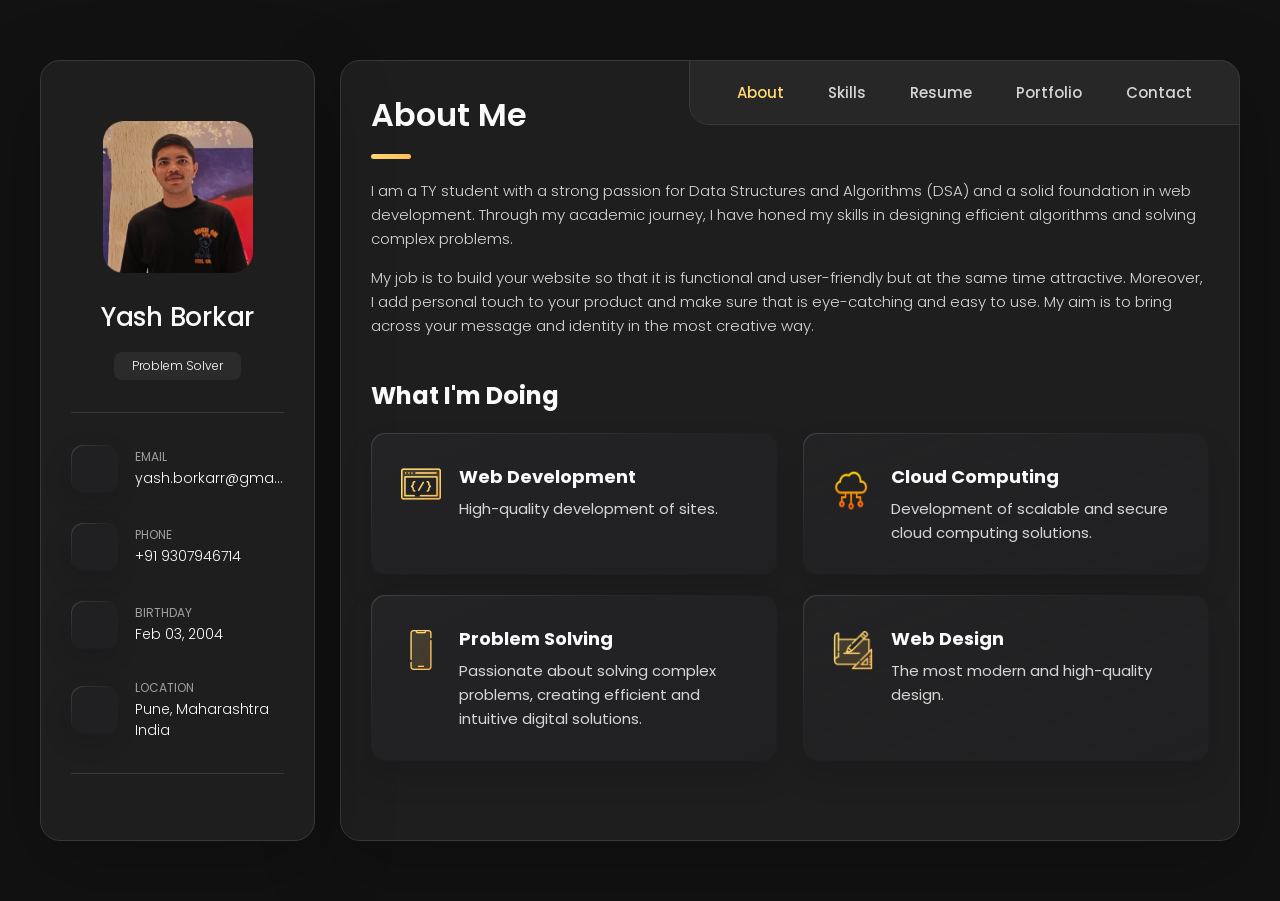
==== Portfolio-main/index.html @ f3980018 "updated portfolio" ====
<!DOCTYPE html>
<html lang="en">

<head>
  <meta charset="UTF-8">
  <meta http-equiv="X-UA-Compatible" content="IE=edge">
  <meta name="viewport" content="width=device-width, initial-scale=1.0">
  <title>Yash Borkar</title>

  <!--
    - favicon
  -->
  <link rel="shortcut icon" href="images/myiconn.png" type="image/x-icon">

  <!--
    - custom css link
  -->
  <link rel="stylesheet" href="style.css">

  <!--
    - google font link
  -->
  <link rel="preconnect" href="https://fonts.googleapis.com">
  <link rel="preconnect" href="https://fonts.gstatic.com" crossorigin>
  <link href="https://fonts.googleapis.com/css2?family=Poppins:wght@300;400;500;600&display=swap" rel="stylesheet">
</head>

<body>

  <!--
    - #MAIN
  -->

  <main>

    <!--
      - #SIDEBAR
    -->

    <aside class="sidebar" data-sidebar>

      <div class="sidebar-info">

        <figure class="avatar-box">
          <img src="images/Profile.png" alt="Yash Borkar" width="100" class="ava">
        </figure>

        <div class="info-content">
          <h1 class="name" title="Richard hanrick">Yash Borkar</h1>

          <p class="title">Problem Solver</p>
        </div>

        <button class="info_more-btn" data-sidebar-btn>
          <span>Show Contacts</span>

          <ion-icon name="chevron-down"></ion-icon>
        </button>

      </div>

      <div class="sidebar-info_more">

        <div class="separator"></div>

        <ul class="contacts-list">

          <li class="contact-item">

            <div class="icon-box">
              <ion-icon name="mail-outline"></ion-icon>
            </div>

            <div class="contact-info">
              <p class="contact-title">Email</p>

              <a href="mailto:yash.borkarr@gmail.com" target="_blank" class="contact-link">yash.borkarr@gmail.com</a>
            </div>

          </li>

          <li class="contact-item">

            <div class="icon-box">
              <ion-icon name="phone-portrait-outline"></ion-icon>
            </div>

            <div class="contact-info">
              <p class="contact-title">Phone</p>

              <a href="tel:+919307946714" class="contact-link">+91 9307946714</a>
            </div>

          </li>

          <li class="contact-item">

            <div class="icon-box">
              <ion-icon name="calendar-outline"></ion-icon>
            </div>

            <div class="contact-info">
              <p class="contact-title">Birthday</p>

              <time datetime="1982-06-23">Feb 03, 2004</time>
            </div>

          </li>

          <li class="contact-item">

            <div class="icon-box">
              <ion-icon name="location-outline"></ion-icon>
            </div>

            <div class="contact-info">
              <p class="contact-title">Location</p>

              
              <a href="https://www.google.com/maps/search/?api=1&query=Pune%2C%20Maharashtra%2C%20India" target="_blank" class="contact-link">Pune, Maharashtra<br>India</a>
            </div>

          </li>

        </ul>

        <div class="separator"></div>

        <div class="social-container">
          <ul class="social-list">
            <li class="social-item">
              <a href="https://www.linkedin.com/in/yashborkar/" target="_blank" class="social-link">
                <ion-icon name="logo-linkedin"></ion-icon>
              </a>
            </li>
        
            <li class="social-item">
              <a href="https://github.com/yash-borkar" target="_blank" class="social-link">
                <ion-icon name="logo-github"></ion-icon>
              </a>
            </li>
        
            <li class="social-item">
              <a href="https://www.instagram.com/y4shh.b/" target="_blank" class="social-link">
                <ion-icon name="logo-instagram"></ion-icon>
              </a>
            </li>
          </ul>
        </div>
        

      </div>

    </aside>





    <!--
      - #main-content
    -->

    <div class="main-content">

      <!--
        - #NAVBAR
      -->

      <nav class="navbar">

        <ul class="navbar-list">

          <li class="navbar-item">
            <button class="navbar-link  active" data-nav-link>About</button>
          </li>

          <li class="navbar-item">
            <button class="navbar-link" data-nav-link>Skills</button>
          </li>


          <li class="navbar-item">
            <button class="navbar-link" data-nav-link>Resume</button>
          </li>

          <li class="navbar-item">
            <button class="navbar-link" data-nav-link>Portfolio</button>
          </li>

          <li class="navbar-item">
            <button class="navbar-link" data-nav-link>Contact</button>
          </li>

        </ul>

      </nav>





      <!--
        - #ABOUT
      -->

      <article class="about  active" data-page="about">

        <header>
          <h2 class="h2 article-title">About me</h2>
        </header>

        <section class="about-text">
          <p>
            I am a TY student with a strong passion for Data Structures and Algorithms (DSA) and a solid foundation in web development. Through my academic journey, I have honed my skills in designing efficient algorithms and solving complex problems.
          </p>

          <p>
            My job is to build your website so that it is functional and user-friendly but at the same time attractive.
            Moreover, I
            add personal touch to your product and make sure that is eye-catching and easy to use. My aim is to bring
            across your
            message and identity in the most creative way.
          </p>
        </section>


        <!--
          - service
        -->

        <section class="service">

          <h3 class="h3 service-title">What i'm doing</h3>

          <ul class="service-list">

            <li class="service-item">

              <div class="service-icon-box">
                <img src="images/icon-dev.png" alt="Web development icon" width="40">
              </div>

              <div class="service-content-box">
                <h4 class="h4 service-item-title">Web development</h4>

                <p class="service-item-text">
                  High-quality development of sites.
                </p>
              </div>

            </li>

            <li class="service-item">

              <div class="service-icon-box">
                <img src="images/icon-cloud.png" alt="Cloud Computing icon" width="40" height="45">
              </div>

              <div class="service-content-box">
                <h4 class="h4 service-item-title">Cloud Computing</h4>

                <p class="service-item-text">
                  Development of scalable and secure cloud computing solutions.
                </p>
              </div>

            </li>


            <li class="service-item">

              <div class="service-icon-box">
                <img src="images/icon-app.png" alt="mobile app icon" width="40">
              </div>

              <div class="service-content-box">
                <h4 class="h4 service-item-title">Problem Solving</h4>

                <p class="service-item-text">
                  Passionate about solving complex problems, creating efficient and intuitive digital solutions.
                </p>
              </div>

            </li>


            <li class="service-item">

              <div class="service-icon-box">
                <img src="images/icon-design.png" alt="design icon" width="40">
              </div>

              <div class="service-content-box">
                <h4 class="h4 service-item-title">Web design</h4>

                <p class="service-item-text">
                  The most modern and high-quality design.
                </p>
              </div>

            </li>

          </ul>

        </section>
        
        <!--
          - testimonials modal
        -->

        <div class="modal-container" data-modal-container>

          <div class="overlay" data-overlay></div>

          <section class="testimonials-modal">

            <button class="modal-close-btn" data-modal-close-btn>
              <ion-icon name="close-outline"></ion-icon>
            </button>

          </section>

        </div>

     
      </article>




     <!--
        - #SKILLS
      -->

   <article class="skillls" data-page="skills">
    <header>
      <h2 class="h2 article-title">Skills</h2>
    </header>
    <section class="skillls-list">
      <ul class="skillls-items">

        <li class="skillls-item">
          <div class="skillls-content">
            <div class="skillls-left">
              <div class="skillls-icon-box">
                <img src="images/webdev.png" alt="Web Development" width="70">
              </div>
              <h4 class="h4 skillls-item-title">Web Development</h4>
            </div>
            <div class="skillls-right">

              <div class="skills-icons">
                <img src="https://www.vectorlogo.zone/logos/w3_html5/w3_html5-icon.svg" alt="html" width="40" height="40" class="skill-icon"/>
                <img src="https://www.vectorlogo.zone/logos/w3_css/w3_css-icon.svg" alt="css" width="40" height="40" class="skill-icon"/>
                <img src="https://www.vectorlogo.zone/logos/javascript/javascript-icon.svg" alt="javascript" width="40" height="40" class="skill-icon"/>
                <img src="https://www.vectorlogo.zone/logos/reactjs/reactjs-icon.svg" alt="reactjs" width="40" height="40" class="skill-icon"/>
                <img src="https://www.vectorlogo.zone/logos/nodejs/nodejs-icon.svg" alt="nodejs" width="40" height="40" class="skill-icon"/>
                <img src="https://www.vectorlogo.zone/logos/mysql/mysql-icon.svg" alt="mysql" width="40" height="40" class="skill-icon"/>
                <img src="https://www.vectorlogo.zone/logos/mongodb/mongodb-icon.svg" alt="mongodb" width="40" height="40" class="skill-icon"/>
              </div>

              <p class="skillls-item-text">
                I create dynamic, responsive web applications using HTML, CSS, and JavaScript, enhanced by frameworks like Bootstrap and React for sleek, user-friendly designs. My focus is on delivering intuitive, accessible solutions across devices.
              </p>
              <p class="skillls-item-text">
                On the backend, I build scalable applications with Node.js, working with both SQL and NoSQL databases. I stay up-to-date with the latest web technologies to deliver innovative and impactful solutions.              </p>
              </p>
            </div>
          </div>
        </li>
  
        <li class="skillls-item">
          <div class="skillls-content">
            <div class="skillls-left">
              <div class="skillls-icon-box">
                <img src="images/cloud-computing.png" alt="Cloud Computing icon" width="40">
              </div>
              <h4 class="h4 skillls-item-title">Cloud Computing</h4>
            </div>
            <div class="skillls-right">

              <div class="skills-icons">
                <img src="https://cdn.worldvectorlogo.com/logos/aws-2.svg" alt="aws" width="55" height="55" class="skill-icon"/>
                <img src="https://cdn.worldvectorlogo.com/logos/aws-vpc-1.svg" alt="aws-vpc" width="40" height="40" class="skill-icon"/>
                <img src="https://cdn.worldvectorlogo.com/logos/aws-iam.svg" alt="aws-iam" width="40" height="40" class="skill-icon"/>
                <img src="https://cdn.worldvectorlogo.com/logos/aws-elastic-load-balancing.svg" alt="aws-elb" width="40" height="40" class="skill-icon"/>
                <img src="https://cdn.worldvectorlogo.com/logos/aws-glacier.svg" alt="aws-glacier" width="40" height="40" class="skill-icon"/>
              </div>

              <p class="skillls-item-text">
                I design and implement scalable cloud solutions using AWS, ensuring optimal performance and security. My expertise includes configuring cloud infrastructure and deploying serverless architectures to enhance efficiency and resource management.
              <p class="skillls-item-text">
                By leveraging AWS services, I optimize costs and integrate robust database management solutions, delivering reliable cloud applications that meet evolving business needs.              </p>
              </p>
            </div>
          </div>
        </li>
  
  
        <li class="skillls-item">
          <div class="skillls-content">
            <div class="skillls-left">
              <div class="skillls-icon-box">
                <img src="images/problem-solving.png" alt="mobile app icon" width="50">
              </div>
              <h4 class="h4 skillls-item-title">Problem Solving</h4>
            </div>
            <div class="skillls-right">

              <div class="skills-icons">
                <img src="https://www.vectorlogo.zone/logos/open-std_c/open-std_c-icon~alt.svg" alt="c" width="40" height="40" class="skill-icon"/>
                <img src="https://www.vectorlogo.zone/logos/isocpp/isocpp-icon.svg" alt="c++" width="40" height="40" class="skill-icon"/>
                <img src="https://www.vectorlogo.zone/logos/java/java-icon.svg" alt="java" width="40" height="40" class="skill-icon"/>
                <img src="https://www.vectorlogo.zone/logos/python/python-icon.svg" alt="python" alt="aws-elb" width="40" height="40" class="skill-icon"/>
              </div>

              <p class="skillls-item-text">
                I excel in solving complex problems using efficient algorithms and data structures, leveraging my proficiency in Data Structures & Algorithms (DSA). With a solid foundation in algorithmic thinking and problem-solving strategies, I tackle challenges methodically to devise optimal solutions that meet performance and scalability requirements.
              </p>
            </div>
          </div>
        </li>


        <li class="skillls-item">
          <div class="skillls-content">
            <div class="skillls-left">
              <div class="skillls-icon-box">
                <img src="https://cdn.worldvectorlogo.com/logos/blockchain.svg" alt="blockchain icon" width="50">
              </div>
              <h4 class="h4 skillls-item-title">Blockchain Technology</h4>
            </div>
            <div class="skillls-right">

              <div class="skills-icons">
                <img src="https://cdn.worldvectorlogo.com/logos/solidity.svg" alt="solidity" width="40" height="40" class="skill-icon"/>
                <img src="https://cdn.worldvectorlogo.com/logos/blockchain-council-1.svg" alt="blockchain-council" width="40" height="40" class="skill-icon"/>
                <img src="https://cdn.worldvectorlogo.com/logos/ethereum-classic-etc.svg" alt="ethereum" width="40" height="40" class="skill-icon"/>
                <img src="https://cdn.worldvectorlogo.com/logos/bitcoin-cash.svg" alt="python" alt="bitcoin-cash" width="50" height="40" class="skill-icon"/>
              </div>

              <p class="skillls-item-text">
                I am actively learning blockchain technology, focusing on its core principles like decentralization and security. I'm excited about its potential to enhance transparency and trust across various industries.
              </p>
              <p class="skillls-item-text">
                Currently, I'm exploring practical applications, including smart contract development and decentralized applications, which empower me to contribute to innovative solutions in this dynamic field.             
              </p>
              </div>
          </div>
        </li>



  
        <li class="skillls-item">
          <div class="skillls-content">
            <div class="skillls-left">
              <div class="skillls-icon-box">
                <img src="https://cdn.worldvectorlogo.com/logos/deppbot.svg" alt="Animation & Computer Graphics" width="40">
              </div>
              <h4 class="h4 skillls-item-title">Tools & Technologies</h4>
            </div>
            <div class="skillls-right">

              <div class="skills-icons">
                <img src="https://www.vectorlogo.zone/logos/git-scm/git-scm-icon.svg" alt="GIT" width="40" height="40" class="skill-icon"/>
                <img src="https://www.vectorlogo.zone/logos/kubernetes/kubernetes-icon.svg" alt="kubernetes" width="40" height="40" class="skill-icon"/>
                <img src="https://www.vectorlogo.zone/logos/docker/docker-official.svg" alt="docker" width="40" height="40" class="skill-icon"/>
                <img src="https://cdn.worldvectorlogo.com/logos/visual-studio-code-1.svg" alt="visual-studio-code" alt="bitcoin-cash" width="50" height="40" class="skill-icon"/>
                <img src="https://cdn.worldvectorlogo.com/logos/jetbrains-pycharm.svg" alt="jetbrains-pycharm" alt="bitcoin-cash" width="50" height="40" class="skill-icon"/>

              </div>

              <p class="skillls-item-text" >
                I am passionate about leveraging tools like Git, Docker, and Kubernetes to streamline development and deployment processes. My experience with Visual Studio Code and JetBrains PyCharm enhances my productivity, allowing me to focus on delivering high-quality code efficiently.
              </p>
            </div>
          </div>
        </li>  
      </ul>
    </section>
  </article>
    



      <!--
        - #RESUME
      -->

      <article class="resume" data-page="resume">

        <header>
          <h2 class="h2 article-title">Resume</h2>
        </header>

        <section class="timeline">

          <div class="title-wrapper">
            <div class="icon-box">
              <ion-icon name="book-outline"></ion-icon>
            </div>

            <h3 class="h3">Education</h3>
          </div>

          <ol class="timeline-list">

            <li class="timeline-item">

              <h4 class="h4 timeline-item-title">MIT Academy Of Engineering</h4>

              <span>2022 — 2026</span>

              <p class="timeline-text">
                B.Tech In Computer Engineering (3rd Year)<br>
                Curr CGPA : 9.12
              </p>

            </li>

            <li class="timeline-item">

              <h4 class="h4 timeline-item-title">RUJC , Amravati</h4>

              <span>2020 — 2022</span>

              <p class="timeline-text">
                PCM With Computer Science<br>
                Percentage : 83.50 %
              </p>

            </li>


          </ol>

        </section>

        <section class="timeline">

          <div class="title-wrapper">
            <div class="icon-box">
              <ion-icon name="book-outline"></ion-icon>
            </div>
        
            <h3 class="h3">Achievements</h3>
          </div>
        
          <ol class="timeline-list">
        
            <li class="timeline-item">
              <h4 class="h4 timeline-item-title">First Rank in Datathon</h4>
              <span>Mar 2024</span>
              <p class="timeline-text">
                Machine learning and data science competition conducted by GirlScript MIT AOE.
              </p>
            </li>
        
            <li class="timeline-item">
              <h4 class="h4 timeline-item-title">Best Performer in Nirmaan 2.0</h4>
              <span>Mar 2024</span>
              <p class="timeline-text">
                Hackathon planned by Google Developer Student Club MIT AOE.
              </p>
            </li>
        
            <li class="timeline-item">
              <h4 class="h4 timeline-item-title">Finalist at IRIS X ENGINEER’S CRADLE Innovation HACKATHON</h4>
              <span>April 2024</span>
              <p class="timeline-text">
                Conducted by IRIS MIT-WPU.
              </p>
            </li>
        
            <li class="timeline-item">
              <h4 class="h4 timeline-item-title">Top 100 Teams in Codebrewers</h4>
              <span>Aug 2023</span>
              <p class="timeline-text">
                Among 15,000+ teams in the hackathon organized by Tally Solutions.
              </p>
            </li>
        
            <li class="timeline-item">
              <h4 class="h4 timeline-item-title">First Rank in Code Velocity</h4>
              <span>Feb 2023</span>
              <p class="timeline-text">
                Coding competition introduced by GirlScript MIT AOE.
              </p>
            </li>
        
            <li class="timeline-item">
              <h4 class="h4 timeline-item-title">First Runner-Up in Techsprint</h4>
              <span>Nov 2023</span>
              <p class="timeline-text">
                Coding competition organized by Google Developer Student Club MIT AOE.
              </p>
            </li>
        
          </ol>
        
        </section>
        


        <section class="skill">

          <h3 class="h3 skills-title">My skills</h3>

          <ul class="skills-list content-card">

            <li class="skills-item">

              <div class="title-wrapper">
                <h5 class="h5">Web Development</h5>
                <data value="80">80%</data>
              </div>

              <div class="skill-progress-bg">
                <div class="skill-progress-fill" style="width: 80%;"></div>
              </div>

            </li>

            <li class="skills-item">

              <div class="title-wrapper">
                <h5 class="h5">Cloud Computing</h5>
                <data value="20">60%</data>
              </div>

              <div class="skill-progress-bg">
                <div class="skill-progress-fill" style="width: 60%;"></div>
              </div>

            </li>


            <li class="skills-item">

              <div class="title-wrapper">
                <h5 class="h5">Problem Solving</h5>
                <data value="90">90%</data>
              </div>

              <div class="skill-progress-bg">
                <div class="skill-progress-fill" style="width: 90%;"></div>
              </div>

            </li>

            <li class="skills-item">

              <div class="title-wrapper">
                <h5 class="h5">Blockchain Technology</h5>
                <data value="20">20%</data>
              </div>

              <div class="skill-progress-bg">
                <div class="skill-progress-fill" style="width: 20%;"></div>
              </div>

            </li>


          </ul>

        </section>
        <div>
          <a href="Resume_Yash_Borkar.pdf" download class="btn btn--download">Download CV</a>
        </div>


      </article>





      <!--
        - #PORTFOLIO
      -->

      <article class="portfolio" data-page="portfolio">

        <header>
          <h2 class="h2 article-title">Portfolio</h2>
        </header>

        <section class="projects">

          

          <div class="filter-select-box">

            <button class="filter-select" data-select>

              <div class="select-value" data-selecct-value>Select category</div>

              <div class="select-icon">
                <ion-icon name="chevron-down"></ion-icon>
              </div>

            </button>

            <ul class="select-list">

              <li class="select-item">
                <button data-select-item>All</button>
              </li>

            </ul>

          </div>


          <ul class="project-list">

            <li class="project-item  active" data-filter-item data-category="web development">
              <a href="https://github.com/yash-borkar/Code-Compiler-Advance" target="_blank">

                <figure class="project-img">
                  <div class="project-item-icon-box">
                    <ion-icon name="eye-outline"></ion-icon>
                  </div>

                  <img src="images/project-1.png" alt="Online Code Compiler" loading="lazy" width="100px" height="200px">
                </figure>

                <h3 class="project-title">Online Code Compiler</h3>

                <p class="project-category">Web development</p>

              </a>
            </li>

            <li class="project-item  active" data-filter-item data-category="web development">
              <a href="https://github.com/yash-borkar/Shortest-Path-Finder" target="_blank">

                <figure class="project-img">
                  <div class="project-item-icon-box">
                    <ion-icon name="eye-outline"></ion-icon>
                  </div>

                  <img src="images/project-2.png" alt="Shortest Path Findere" loading="lazy" width="100px" height="200px">
                </figure>

                <h3 class="project-title">Shortest Path Finder</h3>

                <p class="project-category">Algorithms</p>

              </a>
            </li>
            

            <li class="project-item  active" data-filter-item data-category="web development">
              <a href="https://yashspotify.netlify.app/" target="_blank">

                <figure class="project-img">
                  <div class="project-item-icon-box">
                    <ion-icon name="eye-outline"></ion-icon>
                  </div>

                  <img src="images/project-3.png" alt="Spotify Clone" loading="lazy" width="100px" height="200px">
                </figure>

                <h3 class="project-title">Spotify Clone</h3>

                <p class="project-category">Web development</p>

              </a>
            </li>



            <li class="project-item active" data-filter-item data-category="web development">
              <a href="https://tictactoeby45.netlify.app/" target="_blank">
            
                <figure class="project-img">
                  <div class="project-item-icon-box">
                    <ion-icon name="eye-outline"></ion-icon>
                  </div>
            
                  <img src="images/project-4.png" alt="Tic Tac Toe Game" loading="lazy">
                </figure>
            
                <h3 class="project-title">Tic Tac Toe Game</h3>
            
                <p class="project-category">Web development</p>
            
              </a>
            </li>

            <li class="project-item  active" data-filter-item data-category="web development">
              <a href="https://yashfirstwebpage.netlify.app/" target="_blank">

                <figure class="project-img">
                  <div class="project-item-icon-box">
                    <ion-icon name="eye-outline"></ion-icon>
                  </div>

                  <img src="images/project-5.png" alt="First Web Page" loading="lazy">
                </figure>

                <h3 class="project-title">First Web Page</h3>

                <p class="project-category">Web development</p>

              </a>
            </li>


          </ul>

        </section>

      </article>





      <!--
        - #CONTACT
      -->

      <article class="contact" data-page="contact">

        <header>
          <h2 class="h2 article-title">Contact</h2>
        </header>

        <section class="mapbox" data-mapbox>
          <figure>
            <iframe
              src="https://www.google.com/maps/embed?pb=!1m18!1m12!1m3!1d121059.04711156077!2d73.78056543154419!3d18.524598599502376!2m3!1f0!2f0!3f0!3m2!1i1024!2i768!4f13.1!3m3!1m2!1s0x3bc2bf2e67461101%3A0x828d43bf9d9ee343!2sPune%2C%20Maharashtra!5e0!3m2!1sen!2sin!4v1718958345622!5m2!1sen!2sin"
              width="400" height="300" loading="lazy"></iframe>
          </figure>
        </section>
        
        <section class="contact-form">
          <h3 class="h3 form-title">Contact Form</h3>
          <form onsubmit="emailSend(); return false;" class="form" data-form>
            <div class="input-wrapper">
              <input type="text" id="name" name="fullname" class="form-input" placeholder="Full name" required data-form-input>
              <div class="error-message" id="name-error"></div>
        
              <input type="text" id="phone" name="phone" class="form-input" placeholder="Phone" required data-form-input>
              <div class="error-message" id="phone-error"></div>
        
              <input type="email" id="email" name="email" class="form-input" placeholder="Email address" required data-form-input>
              <div class="error-message" id="email-error"></div>
            </div>
        
            <textarea id="message" name="message" class="form-input" placeholder="Your Message" required data-form-input></textarea>
            <div class="error-message" id="message-error"></div>
        
            <button class="form-btn" type="submit" data-form-btn>
              <ion-icon name="paper-plane"></ion-icon>
              <span>Send Message</span>
            </button>
          </form>
        </section>
        
        
        <script src="https://unpkg.com/sweetalert/dist/sweetalert.min.js"></script>
        <script src="https://smtpjs.com/v3/smtp.js"></script>
        
        

      </article>

    </div>

  </main>



  <!--
    - custom js link
  -->
  <script src="script.js"></script>

  <!--
    - ionicon link
  -->
  <script type="module" src="https://unpkg.com/ionicons@5.5.2/dist/ionicons/ionicons.esm.js"></script>
  <script nomodule src="https://unpkg.com/ionicons@5.5.2/dist/ionicons/ionicons.js"></script>

</body>

</html>
---- Portfolio-main/style.css ----
/*-----------------------------------*\
  #style.css
\*-----------------------------------*/


/**
 * copyright 2022 @codewithsadee
 */





/*-----------------------------------*\
  #CUSTOM PROPERTY
\*-----------------------------------*/

:root {

  /**
   * colors
   */

  /* gradient */

  --bg-gradient-onyx: linear-gradient(
    to bottom right, 
    hsl(240, 1%, 25%) 3%, 
    hsl(0, 0%, 19%) 97%
  );
  --bg-gradient-jet: linear-gradient(
    to bottom right, 
    hsla(240, 1%, 18%, 0.251) 0%, 
    hsla(240, 2%, 11%, 0) 100%
  ), hsl(240, 2%, 13%);
  --bg-gradient-yellow-1: linear-gradient(
    to bottom right, 
    hsl(45, 100%, 71%) 0%, 
    hsla(36, 100%, 69%, 0) 50%
  );
  --bg-gradient-yellow-2: linear-gradient(
    135deg, 
    hsla(45, 100%, 71%, 0.251) 0%, 
    hsla(35, 100%, 68%, 0) 59.86%
  ), hsl(240, 2%, 13%);
  --border-gradient-onyx: linear-gradient(
    to bottom right, 
    hsl(0, 0%, 25%) 0%, 
    hsla(0, 0%, 25%, 0) 50%
  );
  --text-gradient-yellow: linear-gradient(
    to right, 
    hsl(45, 100%, 72%), 
    hsl(35, 100%, 68%)
  );

  /* solid */

  --jet: hsl(0, 0%, 22%);
  --onyx: hsl(240, 1%, 17%);
  --eerie-black-1: hsl(240, 2%, 13%);
  --eerie-black-2: hsl(240, 2%, 12%);
  --smoky-black: hsl(0, 0%, 7%);
  --white-1: hsl(0, 0%, 100%);
  --white-2: hsl(0, 0%, 98%);
  --orange-yellow-crayola: hsl(45, 100%, 72%);
  --vegas-gold: hsl(45, 54%, 58%);
  --light-gray: hsl(0, 0%, 84%);
  --light-gray-70: hsla(0, 0%, 84%, 0.7);
  --bittersweet-shimmer: hsl(0, 43%, 51%);

  /**
   * typography
   */

  /* font-family */
  --ff-poppins: 'Poppins', sans-serif;

  /* font-size */
  --fs-1: 24px;
  --fs-2: 18px;
  --fs-3: 17px;
  --fs-4: 16px;
  --fs-5: 15px;
  --fs-6: 14px;
  --fs-7: 13px;
  --fs-8: 11px;

  /* font-weight */
  --fw-300: 300;
  --fw-400: 400;
  --fw-500: 500;
  --fw-600: 600;

  /**
   * shadow
   */
  
  --shadow-1: -4px 8px 24px hsla(0, 0%, 0%, 0.25);
  --shadow-2: 0 16px 30px hsla(0, 0%, 0%, 0.25);
  --shadow-3: 0 16px 40px hsla(0, 0%, 0%, 0.25);
  --shadow-4: 0 25px 50px hsla(0, 0%, 0%, 0.15);
  --shadow-5: 0 24px 80px hsla(0, 0%, 0%, 0.25);

  /**
   * transition
   */

  --transition-1: 0.25s ease;
  --transition-2: 0.5s ease-in-out;

}





/*-----------------------------------*\
  #RESET
\*-----------------------------------*/

*, *::before, *::after {
  margin: 0;
  padding: 0;
  box-sizing: border-box;
}

a { text-decoration: none; }

li { list-style: none; }

img, ion-icon, a, button, time, span { display: block; }

button {
  font: inherit;
  background: none;
  border: none;
  text-align: left;
  cursor: pointer;
}

input, textarea {
  display: block;
  width: 100%;
  background: none;
  font: inherit;
}

::selection {
  background: var(--orange-yellow-crayola);
  color: var(--smoky-black);
}

:focus { outline-color: var(--orange-yellow-crayola); }

html { font-family: var(--ff-poppins); }

body { background: var(--smoky-black); }





/*-----------------------------------*\
  #REUSED STYLE
\*-----------------------------------*/

@media (max-width: 768px) {
  .social-container {
    display: none;            /* Hide the entire div on mobile */
  }
}

.social-link:hover ion-icon {
  transform: scale(1.5);      /* Enlarge icon by 1.5 times on hover */
  color: #0077b5;             /* Optional: change color on hover */
}


@media only screen and (max-width: 767px) {
  .ava {
    width: 90px; /* Adjusted width for mobile */
  }
}

.sidebar,
article {
  background: var(--eerie-black-2);
  border: 1px solid var(--jet);
  border-radius: 20px;
  padding: 15px;
  box-shadow: var(--shadow-1);
  z-index: 1;
}

.separator {
  width: 100%;
  height: 1px;
  background: var(--jet);
  margin: 16px 0;
}

.icon-box {
  position: relative;
  background: var(--border-gradient-onyx);
  width: 30px;
  height: 30px;
  border-radius: 8px;
  display: flex;
  justify-content: center;
  align-items: center;
  font-size: 16px;
  color: var(--orange-yellow-crayola);
  box-shadow: var(--shadow-1);
  z-index: 1;
}

.icon-box::before {
  content: "";
  position: absolute;
  inset: 1px;
  background: var(--eerie-black-1);
  border-radius: inherit;
  z-index: -1;
}

.icon-box ion-icon { --ionicon-stroke-width: 35px; }

article { display: none; }

article.active {
  display: block;
  animation: fade 0.5s ease backwards;
}

@keyframes fade {
  0% { opacity: 0; }
  100% { opacity: 1; }
}

.h2,
.h3,
.h4,
.h5 {
  color: var(--white-2);
  text-transform: capitalize;
}

.h2 { font-size: var(--fs-1); }

.h3 { font-size: var(--fs-2); }

.h4 { font-size: var(--fs-4); }

.h5 {
  font-size: var(--fs-7);
  font-weight: var(--fw-500);
}

.article-title {
  position: relative;
  padding-bottom: 7px;
}

.article-title::after {
  content: "";
  position: absolute;
  bottom: 0;
  left: 0;
  width: 30px;
  height: 3px;
  background: var(--text-gradient-yellow);
  border-radius: 3px;
}

.has-scrollbar::-webkit-scrollbar {
  width: 5px; /* for vertical scrollbar */
  height: 5px; /* for horizontal scrollbar */
}

.has-scrollbar::-webkit-scrollbar-track {
  background: var(--onyx);
  border-radius: 5px;
}

.has-scrollbar::-webkit-scrollbar-thumb {
  background: var(--orange-yellow-crayola);
  border-radius: 5px;
}

.has-scrollbar::-webkit-scrollbar-button { width: 20px; }

.content-card {
  position: relative;
  background: var(--border-gradient-onyx);
  padding: 15px;
  padding-top: 45px;
  border-radius: 14px;
  box-shadow: var(--shadow-2);
  cursor: pointer;
  z-index: 1;
}

.content-card::before {
  content: "";
  position: absolute;
  inset: 1px;
  background: var(--bg-gradient-jet);
  border-radius: inherit;
  z-index: -1;
}





/*-----------------------------------*\
  #MAIN
\*-----------------------------------*/

main {
  margin: 15px 12px;
  margin-bottom: 75px;
  min-width: 259px;
}





/*-----------------------------------*\
  #SIDEBAR
\*-----------------------------------*/

.sidebar {
  margin-bottom: 15px;
  max-height: 112px;
  overflow: hidden;
  transition: var(--transition-2);
}

.sidebar.active { max-height: 405px; }

.sidebar-info {
  position: relative;
  display: flex;
  justify-content: flex-start;
  align-items: center;
  gap: 15px;
}

.avatar-box {
  background-color: #fbf783;
  /* background: var(--bg-gradient-onyx); */
  border-radius: 20px;
}

.info-content .name {
  color: var(--white-2);
  font-size: var(--fs-3);
  font-weight: var(--fw-500);
  letter-spacing: -0.25px;
  margin-bottom: 10px;
}

.info-content .title {
  color: var(--white-1);
  background: var(--onyx);
  font-size: var(--fs-8);
  font-weight: var(--fw-300);
  width: max-content;
  padding: 3px 12px;
  border-radius: 8px;
}

.info_more-btn {
  position: absolute;
  top: -15px;
  right: -15px;
  border-radius: 0 15px;
  font-size: 13px;
  color: var(--orange-yellow-crayola);
  background: var(--border-gradient-onyx);
  padding: 10px;
  box-shadow: var(--shadow-2);
  transition: var(--transition-1);
  z-index: 1;
}

.info_more-btn::before {
  content: "";
  position: absolute;
  inset: 1px;
  border-radius: inherit;
  background: var(--bg-gradient-jet);
  transition: var(--transition-1);
  z-index: -1;
}

.info_more-btn:hover,
.info_more-btn:focus { background: var(--bg-gradient-yellow-1); }

.info_more-btn:hover::before,
.info_more-btn:focus::before { background: var(--bg-gradient-yellow-2); }

.info_more-btn span { display: none; }

.sidebar-info_more {
  opacity: 0;
  visibility: hidden;
  transition: var(--transition-2);
}

.sidebar.active .sidebar-info_more {
  opacity: 1;
  visibility: visible;
}

.contacts-list {
  display: grid;
  grid-template-columns: 1fr;
  gap: 16px;
}

.contact-item {
  min-width: 100%;
  display: flex;
  align-items: center;
  gap: 16px;
}

.contact-info {
  max-width: calc(100% - 46px);
  width: calc(100% - 46px);
}

.contact-title {
  color: var(--light-gray-70);
  font-size: var(--fs-8);
  text-transform: uppercase;
  margin-bottom: 2px;
}

.contact-info :is(.contact-link, time, address) {
  color: var(--white-2);
  font-size: var(--fs-7);
}

.contact-info address { font-style: normal; }

.social-list {
  display: flex;
  justify-content: flex-start;
  align-items: center;
  gap: 15px;
  padding-bottom: 4px;
  padding-left: 7px;
}

.social-item .social-link {
  color: var(--light-gray-70);
  font-size: 18px;
}


.social-item .social-link:hover { color: var(--light-gray); }





/*-----------------------------------*\
  #NAVBAR
\*-----------------------------------*/

.navbar {
  position: fixed;
  bottom: 0;
  left: 0;
  width: 100%;
  background: hsla(240, 1%, 17%, 0.75);
  backdrop-filter: blur(10px);
  border: 1px solid var(--jet);
  border-radius: 12px 12px 0 0;
  box-shadow: var(--shadow-2);
  z-index: 5;
}

.navbar-list {
  display: flex;
  flex-wrap: wrap;
  justify-content: center;
  align-items: center;
  padding: 0 10px;
}

.navbar-link {
  color: var(--light-gray);
  font-size: var(--fs-8);
  padding: 20px 7px;
  transition: color var(--transition-1);
}

.navbar-link:hover,
.navbar-link:focus { color: var(--light-gray-70); }

.navbar-link.active { color: var(--orange-yellow-crayola); }





/*-----------------------------------*\
  #ABOUT
\*-----------------------------------*/

.about .article-title { margin-bottom: 15px; }

.about-text {
  color: var(--light-gray);
  font-size: var(--fs-6);
  font-weight: var(--fw-300);
  line-height: 1.6;
}

.about-text p { margin-bottom: 15px; }



/**
 * #service 
 */

.service { margin-bottom: 35px; }

.service-title { margin-bottom: 20px; }

.service-list {
  display: grid;
  grid-template-columns: 1fr;
  gap: 20px;
}

.service-item {
  position: relative;
  background: var(--border-gradient-onyx);
  padding: 20px;
  border-radius: 14px;
  box-shadow: var(--shadow-2);
  z-index: 1;
}

.service-item::before {
  content: "";
  position: absolute;
  inset: 1px;
  background: var(--bg-gradient-jet);
  border-radius: inherit;
  z-index: -1;
}

.service-icon-box { margin-bottom: 10px; }

.service-icon-box img { margin: auto; }

.service-content-box { text-align: center; }

.service-item-title { margin-bottom: 7px; }

.service-item-text {
  color: var(--light-gray);
  font-size: var(--fs-6);
  font-weight: var(--fw-3);
  line-height: 1.6;
}


/**
 * #testimonials 
 */

.testimonials { margin-bottom: 30px; }

.testimonials-title { margin-bottom: 20px; }

.testimonials-list {
  display: flex;
  justify-content: flex-start;
  align-items: flex-start;
  gap: 15px;
  margin: 0 -15px;
  padding: 25px 15px;
  padding-bottom: 35px;
  overflow-x: auto;
  scroll-behavior: smooth;
  overscroll-behavior-inline: contain;
  scroll-snap-type: inline mandatory;
}

.testimonials-item {
  min-width: 100%;
  scroll-snap-align: center;
}

.testimonials-avatar-box {
  position: absolute;
  top: 0;
  left: 0;
  transform: translate(15px, -25px);
  background: var(--bg-gradient-onyx);
  border-radius: 14px;
  box-shadow: var(--shadow-1);
}

.testimonials-item-title { margin-bottom: 7px; }

.testimonials-text {
  color: var(--light-gray);
  font-size: var(--fs-6);
  font-weight: var(--fw-300);
  line-height: 1.6;
  display: -webkit-box;
  line-clamp: 4;
  -webkit-line-clamp: 4;
  -webkit-box-orient: vertical;
  overflow: hidden;
}


/**
 * #testimonials-modal
 */

.modal-container {
  position: fixed;
  top: 0;
  left: 0;
  width: 100%;
  height: 100%;
  display: flex;
  justify-content: center;
  align-items: center;
  overflow-y: auto;
  overscroll-behavior: contain;
  z-index: 20;
  pointer-events: none;
  visibility: hidden;
}

.modal-container::-webkit-scrollbar { display: none; }

.modal-container.active {
  pointer-events: all;
  visibility: visible;
}

.overlay {
  position: fixed;
  top: 0;
  left: 0;
  width: 100%;
  height: 100vh;
  background: hsl(0, 0%, 5%);
  opacity: 0;
  visibility: hidden;
  pointer-events: none;
  z-index: 1;
  transition: var(--transition-1);
}

.overlay.active {
  opacity: 0.8;
  visibility: visible;
  pointer-events: all;
}

.testimonials-modal {
  background: var(--eerie-black-2);
  position: relative;
  padding: 15px;
  margin: 15px 12px;
  border: 1px solid var(--jet);
  border-radius: 14px;
  box-shadow: var(--shadow-5);
  transform: scale(1.2);
  opacity: 0;
  transition: var(--transition-1);
  z-index: 2;
}

.modal-container.active .testimonials-modal {
  transform: scale(1);
  opacity: 1;
}

.modal-close-btn {
  position: absolute;
  top: 15px;
  right: 15px;
  background: var(--onyx);
  border-radius: 8px;
  width: 32px;
  height: 32px;
  display: flex;
  justify-content: center;
  align-items: center;
  color: var(--white-2);
  font-size: 18px;
  opacity: 0.7;
}

.modal-close-btn:hover,
.modal-close-btn:focus { opacity: 1; }

.modal-close-btn ion-icon { --ionicon-stroke-width: 50px; }

.modal-avatar-box {
  background: var(--bg-gradient-onyx);
  width: max-content;
  border-radius: 14px;
  margin-bottom: 15px;
  box-shadow: var(--shadow-2);
}

.modal-img-wrapper > img { display: none; }

.modal-title { margin-bottom: 4px; }

.modal-content time {
  font-size: var(--fs-6);
  color: var(--light-gray-70);
  font-weight: var(--fw-300);
  margin-bottom: 10px;
}

.modal-content p {
  color: var(--light-gray);
  font-size: var(--fs-6);
  font-weight: var(--fw-300);
  line-height: 1.6;
}


/**
 * #clients 
 */

.clients { margin-bottom: 15px; }

.clients-list {
  display: flex;
  justify-content: flex-start;
  align-items: flex-start;
  gap: 15px;
  margin: 0 -15px;
  padding: 25px;
  padding-bottom: 25px;
  overflow-x: auto;
  scroll-behavior: smooth;
  overscroll-behavior-inline: contain;
  scroll-snap-type: inline mandatory;
  scroll-padding-inline: 25px;
}

.clients-item {
  min-width: 50%;
  scroll-snap-align: start;
}

.clients-item img {
  width: 100%;
  filter: grayscale(1);
  transition: var(--transition-1);
}

.clients-item img:hover { filter: grayscale(0); }





/*-----------------------------------*\
  #RESUME
\*-----------------------------------*/

.article-title { margin-bottom: 30px; }


/**
 * education and experience 
 */

.timeline { margin-bottom: 30px; }

.timeline .title-wrapper {
  display: flex;
  align-items: center;
  gap: 15px;
  margin-bottom: 25px;
}

.timeline-list {
  font-size: var(--fs-6);
  margin-left: 45px;
}

.timeline-item { position: relative; }

.timeline-item:not(:last-child) { margin-bottom: 20px; }

.timeline-item-title {
  font-size: var(--fs-6);
  line-height: 1.3;
  margin-bottom: 7px;
}

.timeline-list span {
  color: var(--vegas-gold);
  font-weight: var(--fw-400);
  line-height: 1.6;
}

.timeline-item:not(:last-child)::before {
  content: "";
  position: absolute;
  top: -25px;
  left: -30px;
  width: 1px;
  height: calc(100% + 50px);
  background: var(--jet);
}

.timeline-item::after {
  content: "";
  position: absolute;
  top: 5px;
  left: -33px;
  height: 6px;
  width: 6px;
  background: var(--text-gradient-yellow);
  border-radius: 50%;
  box-shadow: 0 0 0 4px var(--jet);
}

.timeline-text {
  color: var(--light-gray);
  font-weight: var(--fw-300);
  line-height: 1.6;
}


/**
 * skills 
 */

/* Optional: Media query for larger devices */
@media (min-width: 768px) {
  .skillls-content {
    flex-direction: row; /* Side by side on larger screens */
    justify-content: space-between; /* Space between items */
  }

  .skillls-left,
  .skillls-right {
    flex: 1; /* Allow both sections to share space equally */
    text-align: left; /* Left align text */
  }

  .skills-icons {
    justify-content: flex-start; /* Align icons to the left */
  }

  .skill-icon {
    width: 40px; /* Default size for larger screens */
  }
}

.skills-title {
  margin-bottom: 20px;
}

.skills-list {
  padding: 20px;
}

.skills-item:not(:last-child) {
  margin-bottom: 15px;
}

.skill .title-wrapper {
  display: flex;
  align-items: center;
  gap: 5px;
  margin-bottom: 8px;
}

.skill .title-wrapper data {
  color: var(--light-gray);
  font-size: var(--fs-7);
  font-weight: var(--fw-300);
}

.skill-progress-bg {
  background: var(--jet);
  width: 100%;
  height: 8px;
  border-radius: 10px;
}

.skill-progress-fill {
  background: var(--text-gradient-yellow);
  height: 100%;
  border-radius: inherit;
}

.skills-right {
  text-align: left;
}

.skills-icons {
  display: flex;
  align-items: center;
  justify-content: center;
  margin-top: 40px; /* Adds upper margin to the icons */
  margin-bottom: 20px;
}

.skill-icon {
  margin-right: 20px; /* Spacing between icons */
  animation: dance 2s infinite ease-in-out; /* Dancing animation */
}

.skills-item-text {
  margin-bottom: 1rem;
  color: inherit; /* Ensures the text color is not changed */
}

.skillls-item-text {
  text-align: left; /* Left align text for mobile */
  width: 100%; /* Ensure it uses full width */
}

/* Dancing animation */
@keyframes dance {
  0% {
    transform: translateY(0);
  }
  50% {
    transform: translateY(-10px); /* Move up */
  }
  100% {
    transform: translateY(0);
  }
}

.btn--download {
  position: relative;
  width: 13%;
  bottom: 0;
  left: 50%;
  transform: translateX(-50%);
  border-radius: 0 15px;
  font-size: 13px;
  color: var(--orange-yellow-crayola);
  background: var(--border-gradient-onyx);
  padding: 10px;
  box-shadow: var(--shadow-2);
  transition: var(--transition-1);
  z-index: 1;
  margin-top: 40px;
}

/* For mobile devices (less than 768px) */
@media only screen and (max-width: 767px) {
  .skillls-content {
    flex-direction: column; /* Stack items vertically */
    align-items: center; /* Center items */
  }

  .skillls-left,
  .skillls-right {
    text-align: center; /* Center align text for mobile */
    flex: none; /* Reset flex for stacking */
    width: 100%; /* Full width for mobile */
  }

  .skills-icons {
    flex-wrap: wrap; /* Allow icons to wrap on smaller screens */
  }

  .skill-icon {
    width: 40px; /* Smaller size for mobile */
    margin-right: 10px; /* Reduced spacing between icons */
  }

@media (max-width: 768px) {
    .skill-icon {
        width: 30px; /* You can keep this or adjust if needed */
        height: 30px;
    }
}

  .btn--download {
    width: 40%; /* Increase button width for mobile */
    font-size: 12px; /* Adjust font size */
    text-align: center;
    padding: 10px; /* Maintain padding */
    margin-top: 20px; /* Spacing above button */
  }

  .skills-title {
    font-size: 1.5em; /* Adjust title size for mobile */
  }
  
  .skills-list {
    padding: 10px; /* Adjust padding for mobile */
  }

  .skills-item {
    margin-bottom: 10px; /* Adjust margin for mobile */
  }
}

.btn--download::before {
  content: "";
  position: absolute;
  inset: 1px;
  border-radius: inherit;
  background: var(--bg-gradient-jet);
  transition: var(--transition-1);
  z-index: -1;
}

.btn--download:hover,
.btn--download:focus {
  background: var(--bg-gradient-yellow-1);
}

.btn--download:hover::before,
.btn--download:focus::before {
  background: var(--bg-gradient-yellow-2);
}

.btn--download span {
  display: none;
}


/*-----------------------------------*\
  #PORTFOLIO
\*-----------------------------------*/

@media (max-width: 768px) {
  .filter-select-box {
    display: none; /* Hides the filter select box */
  }
}

.filter-list { display: none; }

.filter-select-box {
  position: relative;
  margin-bottom: 25px;
}

.filter-select {
  background: var(--eerie-black-2);
  color: var(--light-gray);
  display: flex;
  justify-content: space-between;
  align-items: center;
  width: 100%;
  padding: 12px 16px;
  border: 1px solid var(--jet);
  border-radius: 14px;
  font-size: var(--fs-6);
  font-weight: var(--fw-300);
}

.filter-select.active .select-icon { transform: rotate(0.5turn); }

.select-list {
  background: var(--eerie-black-2);
  position: absolute;
  top: calc(100% + 6px);
  width: 100%;
  padding: 6px;
  border: 1px solid var(--jet);
  border-radius: 14px;
  z-index: 2;
  opacity: 0;
  visibility: hidden;
  pointer-events: none;
  transition: 0.15s ease-in-out;
}

.filter-select.active + .select-list {
  opacity: 1;
  visibility: visible;
  pointer-events: all;
}

.select-item button {
  background: var(--eerie-black-2);
  color: var(--light-gray);
  font-size: var(--fs-6);
  font-weight: var(--fw-300);
  text-transform: capitalize;
  width: 100%;
  padding: 8px 10px;
  border-radius: 8px;
}

.select-item button:hover { --eerie-black-2: hsl(240, 2%, 20%); }

.project-list {
  display:grid;
  grid-template-columns: 1fr;
  gap: 30px;
  margin-bottom: 10px;
}

.project-item { display: none; }

.project-item.active {
  display: block;
  animation: scaleUp 0.25s ease forwards;
}

@keyframes scaleUp {
  0% { transform: scale(0.5); }
  100% { transform: scale(1); }
}

.project-item > a { width: 100%; }

.project-img {
  position: relative;
  width: 100%;
  height: 200px;
  border-radius: 16px;
  overflow: hidden;
  margin-bottom: 15px;
}

.project-img::before {
  content: "";
  position: absolute;
  top: 0;
  left: 0;
  width: 100%;
  height: 100%;
  background: transparent;
  z-index: 1;
  transition: var(--transition-1);
}

.project-item > a:hover .project-img::before { background: hsla(0, 0%, 0%, 0.5); }

.project-item-icon-box {
  --scale: 0.8;

  background: var(--jet);
  color: var(--orange-yellow-crayola);
  position: absolute;
  top: 50%;
  left: 50%;
  transform: translate(-50%, -50%) scale(var(--scale));
  font-size: 20px;
  padding: 18px;
  border-radius: 12px;
  opacity: 0;
  z-index: 1;
  transition: var(--transition-1);
}

.project-item > a:hover .project-item-icon-box {
  --scale: 1;
  opacity: 1;
}

.project-item-icon-box ion-icon { --ionicon-stroke-width: 50px; }

.project-img img {
  width: 100%;
  height: 100%;
  object-fit: cover;
  transition: var(--transition-1);
}

.project-item > a:hover img { transform: scale(1.1); }

.project-title,
.project-category { margin-left: 10px; }

.project-title {
  color: var(--white-2);
  font-size: var(--fs-5);
  font-weight: var(--fw-400);
  text-transform: capitalize;
  line-height: 1.3;
}

.project-category {
  color: var(--light-gray-70);
  font-size: var(--fs-6);
  font-weight: var(--fw-300);
}





/*-----------------------------------*\
  #SKILLS
\*-----------------------------------*/
  .skillls {
  margin-bottom: 35px;
}

.skillls-list {
  display: grid;
  gap: 20px;
}

.skillls-item {
  background: var(--border-gradient-onyx);
  margin-top: 30px;
  padding: 20px;
  border-radius: 14px;
  box-shadow: var(--shadow-2);
  position: relative;
  z-index: 1;
}

.skillls-item::before {
  content: "";
  position: absolute;
  inset: 1px;
  background: var(--bg-gradient-jet);
  border-radius: inherit;
  z-index: -1;
}

.skillls-icon-box {
  text-align: center; /* Center the content horizontally */
  margin-bottom: 10px;
}

.skillls-icon-box img {
  display: block; /* Ensure the image is centered properly */
  margin: 0 auto; /* Center the image horizontally */
}

.skillls-content-box {
  text-align: center; /* Center the content horizontally */
}

.skillls-item-title {
  text-align: center; 
  margin-bottom: 7px;
}

.skillls-item-text {
  margin-top: 10px;
  opacity: 0.8;
  color: var(--light-gray);
  font-size: var(--fs-6);
  font-weight: var(--fw-3);
  line-height: 1.6;
}




/*-----------------------------------*\
  #CONTACT
\*-----------------------------------*/

.mapbox {
  position: relative;
  height: 250px;
  width: 100%;
  border-radius: 16px;
  margin-bottom: 30px;
  border: 1px solid var(--jet);
  overflow: hidden;
}

.mapbox figure { height: 100%; }

.mapbox iframe {
  width: 100%;
  height: 100%;
  border: none;
  filter: grayscale(1) invert(1);
}

.contact-form { margin-bottom: 10px; }

.form-title { margin-bottom: 20px; }

.input-wrapper {
  display: grid;
  grid-template-columns: 1fr;
  gap: 25px;
  margin-bottom: 25px;
}

.form-input {
  color: var(--white-2);
  font-size: var(--fs-6);
  font-weight: var(--fw-400);
  padding: 13px 20px;
  border: 1px solid var(--jet);
  border-radius: 14px;
  outline: none;
}

.form-input::placeholder { font-weight: var(--fw-500); }

.form-input:focus { border-color: var(--orange-yellow-crayola); }

textarea.form-input {
  min-height: 100px;
  height: 120px;
  max-height: 200px;
  resize: vertical;
  margin-bottom: 25px;
}

textarea.form-input::-webkit-resizer { display: none; }

.form-input:focus:invalid { border-color: var(--bittersweet-shimmer); }

.form-btn {
  position: relative;
  width: 100%;
  background: var(--border-gradient-onyx);
  color: var(--orange-yellow-crayola);
  display: flex;
  justify-content: center;
  align-items: center;
  gap: 10px;
  padding: 13px 20px;
  border-radius: 14px;
  font-size: var(--fs-6);
  text-transform: capitalize;
  box-shadow: var(--shadow-3);
  z-index: 1;
  transition: var(--transition-1);
}

.form-btn::before {
  content: "";
  position: absolute;
  inset: 1px;
  background: var(--bg-gradient-jet);
  border-radius: inherit;
  z-index: -1;
  transition: var(--transition-1);
}

.form-btn ion-icon { font-size: 25px; }

.form-btn:hover { background: var(--bg-gradient-yellow-1); }

.form-btn:hover::before { background: var(--bg-gradient-yellow-2); }

.form-btn:disabled {
  opacity: 0.7;
  cursor: not-allowed;
}

.form-btn:disabled:hover { background: var(--border-gradient-onyx); }

.form-btn:disabled:hover::before { background: var(--bg-gradient-jet); }





/*-----------------------------------*\
  #RESPONSIVE
\*-----------------------------------*/

/**
 * responsive larger than 450px screen
 */

@media (min-width: 450px) {

  /**
   * client
   */

  .clients-item { min-width: calc(33.33% - 10px); }



  /**
   * #PORTFOLIO, SKILLS 
   */

  .project-img,
  .skills-banner-box { height: auto; }

}





/**
 * responsive larger than 580px screen
 */

@media (min-width: 580px) {

  /**
   * CUSTOM PROPERTY
   */

  :root {

    /**
     * typography
     */

    --fs-1: 32px;
    --fs-2: 24px;
    --fs-3: 26px;
    --fs-4: 18px;
    --fs-6: 15px;
    --fs-7: 15px;
    --fs-8: 12px;

  }



  /**
   * #REUSED STYLE
   */

  .sidebar, article {
    width: 520px;
    margin-inline: auto;
    padding: 30px;
  }

  .article-title {
    font-weight: var(--fw-600);
    padding-bottom: 15px;
  }

  .article-title::after {
    width: 40px;
    height: 5px;
  }

  .icon-box {
    width: 48px;
    height: 48px;
    border-radius: 12px;
    font-size: 18px;
  }



  /**
   * #MAIN
   */

  main {
    margin-top: 60px;
    margin-bottom: 100px;
  }



  /**
   * #SIDEBAR
   */


  .sidebar {
    max-height: 180px;
    margin-bottom: 30px;
  }

  .sidebar.active { max-height: 584px; }

  .sidebar-info { gap: 25px; }

  .avatar-box { border-radius: 30px; }

  .avatar-box img { width: 120px; }

  .info-content .name { margin-bottom: 15px; }

  .info-content .title { padding: 5px 18px; }

  .info_more-btn {
    top: -30px;
    right: -30px;
    padding: 10px 15px;
  }

  .info_more-btn span {
    display: block;
    font-size: var(--fs-8);
  }

  .info_more-btn ion-icon { display: none; }

  .separator { margin: 32px 0; }

  .contacts-list { gap: 20px; }

  .contact-info {
    max-width: calc(100% - 64px);
    width: calc(100% - 64px);
  }



  /**
   * #NAVBAR
   */

  .navbar { border-radius: 20px 20px 0 0; }

  .navbar-list { gap: 20px; }

  .navbar-link { --fs-8: 14px; }



  /**
   * #ABOUT
   */

  .about .article-title { margin-bottom: 20px; }

  .about-text { margin-bottom: 40px; }

  /* service */

  .service-item {
    display: flex;
    justify-content: flex-start;
    align-items: flex-start;
    gap: 18px;
    padding: 30px;
  }

  .service-icon-box {
    margin-bottom: 0;
    margin-top: 5px;
  }

  .service-content-box { text-align: left; }

  /* testimonials */

  .testimonials-title { margin-bottom: 25px; }

  .testimonials-list {
    gap: 30px;
    margin: 0 -30px;
    padding: 30px;
    padding-bottom: 35px;
  }

  .content-card {
    padding: 30px;
    padding-top: 25px;
  }

  .testimonials-avatar-box {
    transform: translate(30px, -30px);
    border-radius: 20px;
  }

  .testimonials-avatar-box img { width: 80px; }

  .testimonials-item-title {
    margin-bottom: 10px;
    margin-left: 95px;
  }

  .testimonials-text {
    line-clamp: 2;
    -webkit-line-clamp: 2;
  }

  /* testimonials modal */

  .modal-container { padding: 20px; }

  .testimonials-modal {
    display: flex;
    justify-content: flex-start;
    align-items: stretch;
    gap: 25px;
    padding: 30px;
    border-radius: 20px;
  }

  .modal-img-wrapper {
    display: flex;
    flex-direction: column;
    align-items: center;
  }

  .modal-avatar-box {
    border-radius: 18px;
    margin-bottom: 0;
  }

  .modal-avatar-box img { width: 65px; }

  .modal-img-wrapper > img {
    display: block;
    flex-grow: 1;
    width: 35px;
  }

  /* clients */

  .clients-list {
    gap: 50px;
    margin: 0 -30px;
    padding: 45px;
    scroll-padding-inline: 45px;
  }

  .clients-item { min-width: calc(33.33% - 35px); }



  /**
   * #RESUME
   */

  .timeline-list { margin-left: 65px; }

  .timeline-item:not(:last-child)::before { left: -40px; }

  .timeline-item::after {
    height: 8px;
    width: 8px;
    left: -43px;
  }

  .skills-item:not(:last-child) { margin-bottom: 25px; }



  /**
   * #PORTFOLIO, SKILLS
   */

  .project-img, .skills-banner-box { border-radius: 16px; }

  .skills-posts-list { gap: 30px; }

  .skills-content { padding: 25px; }



  /**
   * #CONTACT
   */

  .mapbox {
    height: 380px;
    border-radius: 18px;
  }

  .input-wrapper {
    gap: 30px;
    margin-bottom: 30px;
  }

  .form-input { padding: 15px 20px; }

  textarea.form-input { margin-bottom: 30px; }

  .form-btn {
    --fs-6: 16px;
    padding: 16px 20px;
  }

  .form-btn ion-icon { font-size: 25px; }

}





/**
 * responsive larger than 768px screen
 */

@media (min-width: 768px) {

  /**
   * REUSED STYLE
   */

  .sidebar, article { width: 700px; }

  .has-scrollbar::-webkit-scrollbar-button { width: 100px; }



  /**
   * SIDEBAR
   */

  .contacts-list {
    grid-template-columns: 1fr 1fr;
    gap: 30px 15px;
  }



  /**
   * NAVBAR
   */

  .navbar-link { --fs-8: 15px; }



  /**
   * ABOUT
   */

  /* testimonials modal */

  .testimonials-modal {
    gap: 35px;
    max-width: 680px;
  }

  .modal-avatar-box img { width: 80px; }



  /**
   * PORTFOLIO
   */

  .article-title { padding-bottom: 20px; }

  .filter-select-box { display: none; }

  .filter-list {
    display: flex;
    justify-content: flex-start;
    align-items: center;
    gap: 25px;
    padding-left: 5px;
    margin-bottom: 30px;
  }

  .filter-item button {
    color: var(--light-gray);
    font-size: var(--fs-5);
    transition: var(--transition-1);
  }

  .filter-item button:hover { color: var(--light-gray-70); }

  .filter-item button.active { color: var(--orange-yellow-crayola); }

  /* portfolio and skills grid */

  .project-list, .skills-posts-list { grid-template-columns: 1fr 1fr; }



  /**
   * CONTACT
   */

  .input-wrapper { grid-template-columns: 1fr 1fr; }

  .form-btn {
    width: max-content;
    margin-left: auto;
  }

  .form-input.invalid {
    border: 2px solid red;
  }
  
  .error-message {
    color: red;
    font-size: 0.85em;
    margin-top: 5px;
    display: none;
  }
  
  
}





/**
 * responsive larger than 1024px screen
 */

@media (min-width: 1024px) {

  /**
   * CUSTOM PROPERTY
   */

  :root {

    /**
    * shadow
    */

    --shadow-1: -4px 8px 24px hsla(0, 0%, 0%, 0.125);
    --shadow-2: 0 16px 30px hsla(0, 0%, 0%, 0.125);
    --shadow-3: 0 16px 40px hsla(0, 0%, 0%, 0.125);

  }



  /**
   * REUSED STYLE
   */

  .sidebar, article {
    width: 950px;
    box-shadow: var(--shadow-5);
  }



  /**
   * MAIN 
   */

  main { margin-bottom: 60px; }

  .main-content {
    position: relative;
    width: max-content;
    margin: auto;
  }



  /**
   * NAVBAR
   */

  .navbar {
    position: absolute;
    bottom: auto;
    top: 0;
    left: auto;
    right: 0;
    width: max-content;
    border-radius: 0 20px;
    padding: 0 20px;
    box-shadow: none;
  }

  .navbar-list {
    gap: 30px;
    padding: 0 20px;
  }

  .navbar-link { font-weight: var(--fw-500); }



  /**
   * ABOUT
   */

  /* service */

  .service-list {
    grid-template-columns: 1fr 1fr;
    gap: 20px 25px;
  }

  /* testimonials */

  .testimonials-item { min-width: calc(50% - 15px); }

  /* clients */

  .clients-item { min-width: calc(25% - 38px); }



  /**
   * PORTFOLIO
   */

  .project-list { grid-template-columns: repeat(3, 1fr); }



  /**
   * SKILLS
   */

  .skills-banner-box { height: 230px; }

}





/**
 * responsive larger than 1250px screen
 */

@media (min-width: 1250px) {

  /**
   * RESET
   */

  body::-webkit-scrollbar { width: 20px; }

  body::-webkit-scrollbar-track { background: var(--smoky-black); }

  body::-webkit-scrollbar-thumb {
    border: 5px solid var(--smoky-black);
    background: hsla(0, 0%, 100%, 0.1);
    border-radius: 20px;
    box-shadow: inset 1px 1px 0 hsla(0, 0%, 100%, 0.11),
                inset -1px -1px 0 hsla(0, 0%, 100%, 0.11);
  }

  body::-webkit-scrollbar-thumb:hover { background: hsla(0, 0%, 100%, 0.15); }

  body::-webkit-scrollbar-button { height: 60px; }



  /**
   * REUSED STYLE
   */

  .sidebar, article { width: auto; }

  article { min-height: 100%; }



  /**
   * MAIN
   */

  main {
    max-width: 1200px;
    margin-inline: auto;
    display: flex;
    justify-content: center;
    align-items: stretch;
    gap: 25px;
  }

  .main-content {
    min-width: 75%;
    width: 75%;
    margin: 0;
  }



  /**
   * SIDEBAR
   */

  .sidebar {
    position: sticky;
    top: 60px;
    max-height: max-content;
    height: 100%;
    margin-bottom: 0;
    padding-top: 60px;
    z-index: 1;
  }

  .sidebar-info { flex-direction: column; }

  .avatar-box img { width: 150px; }

  .info-content .name {
    white-space: nowrap;
    text-align: center;
  }

  .info-content .title { margin: auto; }

  .info_more-btn { display: none; }

  .sidebar-info_more {
    opacity: 1;
    visibility: visible;
  }

  .contacts-list { grid-template-columns: 1fr; }

  .contact-info :is(.contact-link) {
    white-space: nowrap;
    overflow: hidden;
    text-overflow: ellipsis;
  }

  .contact-info :is(.contact-link, time, address) {
    --fs-7: 14px;
    font-weight: var(--fw-300);
  }

  .separator:last-of-type {
    margin: 15px 0;
    opacity: 0;
  }

  .social-list { justify-content: center; }



  /**
	 * RESUME
	 */

  .timeline-text { max-width: 700px; }

}
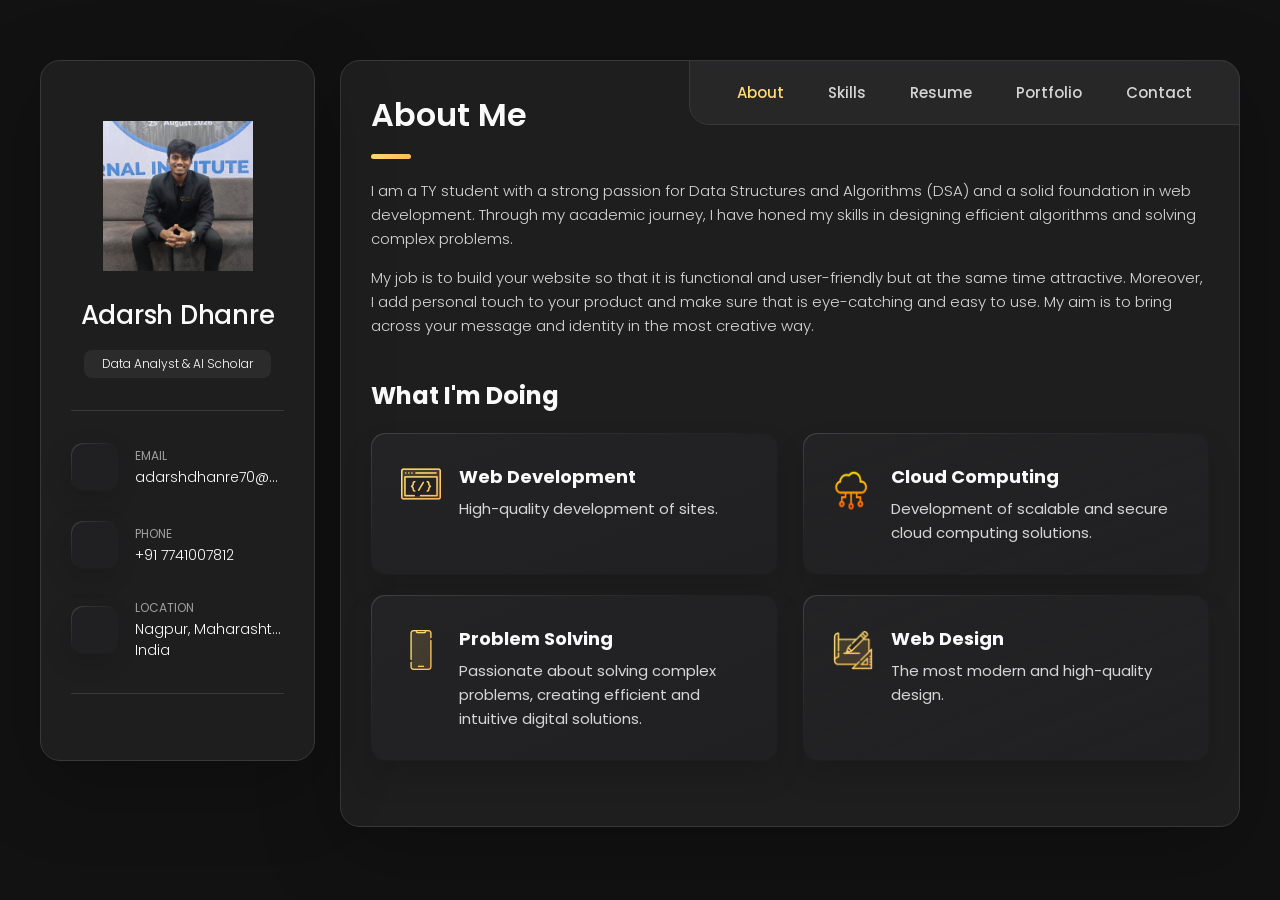
==== commit 905f4bb7: "Update profile picture with professional suit portrait and sync avatar in Portfolio-main" ====
--- a/Portfolio-main/index.html
+++ b/Portfolio-main/index.html
@@ -5,7 +5,7 @@
   <meta charset="UTF-8">
   <meta http-equiv="X-UA-Compatible" content="IE=edge">
   <meta name="viewport" content="width=device-width, initial-scale=1.0">
-  <title>Yash Borkar</title>
+  <title>Adarsh Dhanre | Portfolio</title>
 
   <!--
     - favicon
@@ -42,13 +42,13 @@
       <div class="sidebar-info">
 
         <figure class="avatar-box">
-          <img src="images/Profile.png" alt="Yash Borkar" width="100" class="ava">
+          <img src="images/Profile.png" alt="Adarsh Dhanre" width="100" class="ava">
         </figure>
 
         <div class="info-content">
-          <h1 class="name" title="Richard hanrick">Yash Borkar</h1>
-
-          <p class="title">Problem Solver</p>
+          <h1 class="name" title="Adarsh Dhanre">Adarsh Dhanre</h1>
+
+          <p class="title">Data Analyst &amp; AI Scholar</p>
         </div>
 
         <button class="info_more-btn" data-sidebar-btn>
@@ -74,7 +74,7 @@
             <div class="contact-info">
               <p class="contact-title">Email</p>
 
-              <a href="mailto:yash.borkarr@gmail.com" target="_blank" class="contact-link">yash.borkarr@gmail.com</a>
+              <a href="mailto:adarshdhanre70@gmail.com" target="_blank" class="contact-link">adarshdhanre70@gmail.com</a>
             </div>
 
           </li>
@@ -88,21 +88,7 @@
             <div class="contact-info">
               <p class="contact-title">Phone</p>
 
-              <a href="tel:+919307946714" class="contact-link">+91 9307946714</a>
-            </div>
-
-          </li>
-
-          <li class="contact-item">
-
-            <div class="icon-box">
-              <ion-icon name="calendar-outline"></ion-icon>
-            </div>
-
-            <div class="contact-info">
-              <p class="contact-title">Birthday</p>
-
-              <time datetime="1982-06-23">Feb 03, 2004</time>
+              <a href="tel:+917741007812" class="contact-link">+91 7741007812</a>
             </div>
 
           </li>
@@ -116,8 +102,7 @@
             <div class="contact-info">
               <p class="contact-title">Location</p>
 
-              
-              <a href="https://www.google.com/maps/search/?api=1&query=Pune%2C%20Maharashtra%2C%20India" target="_blank" class="contact-link">Pune, Maharashtra<br>India</a>
+              <a href="https://www.google.com/maps/search/?api=1&query=Nagpur%2C%20Maharashtra%2C%20India" target="_blank" class="contact-link">Nagpur, Maharashtra<br>India</a>
             </div>
 
           </li>
@@ -129,13 +114,13 @@
         <div class="social-container">
           <ul class="social-list">
             <li class="social-item">
-              <a href="https://www.linkedin.com/in/yashborkar/" target="_blank" class="social-link">
+              <a href="https://www.linkedin.com/in/adarsh-dhanre-11b23129b" target="_blank" class="social-link">
                 <ion-icon name="logo-linkedin"></ion-icon>
               </a>
             </li>
         
             <li class="social-item">
-              <a href="https://github.com/yash-borkar" target="_blank" class="social-link">
+              <a href="https://github.com/AdarshDhanre" target="_blank" class="social-link">
                 <ion-icon name="logo-github"></ion-icon>
               </a>
             </li>
@@ -499,42 +484,15 @@
 
           <div class="title-wrapper">
             <div class="icon-box">
-              <ion-icon name="book-outline"></ion-icon>
-            </div>
-
-            <h3 class="h3">Education</h3>
-          </div>
-
-          <ol class="timeline-list">
-
-            <li class="timeline-item">
-
-              <h4 class="h4 timeline-item-title">MIT Academy Of Engineering</h4>
-
-              <span>2022 — 2026</span>
-
-              <p class="timeline-text">
-                B.Tech In Computer Engineering (3rd Year)<br>
-                Curr CGPA : 9.12
-              </p>
-
-            </li>
-
-            <li class="timeline-item">
-
-              <h4 class="h4 timeline-item-title">RUJC , Amravati</h4>
-
-              <span>2020 — 2022</span>
-
-              <p class="timeline-text">
-                PCM With Computer Science<br>
-                Percentage : 83.50 %
-              </p>
-
-            </li>
-
-
-          </ol>
+              <ion-icon name="person-outline"></ion-icon>
+            </div>
+
+            <h3 class="h3">Professional Summary</h3>
+          </div>
+
+          <p class="timeline-text" style="line-height: 1.7; margin-bottom: 25px;">
+            Data Analyst and B.Tech Artificial Intelligence scholar with hands-on experience in AI/ML model deployment, full-stack database architectures, and real-world domain analytics. Proven track record through an AICTE-Edunet Data Analytics Internship, performing HR, Agriculture, and Operations data analysis using Python and LLM-assisted workflows. Passionate about transforming complex raw data into strategic business insights.
+          </p>
 
         </section>
 
@@ -544,65 +502,164 @@
             <div class="icon-box">
               <ion-icon name="book-outline"></ion-icon>
             </div>
-        
-            <h3 class="h3">Achievements</h3>
-          </div>
-        
+
+            <h3 class="h3">Education</h3>
+          </div>
+
           <ol class="timeline-list">
-        
-            <li class="timeline-item">
-              <h4 class="h4 timeline-item-title">First Rank in Datathon</h4>
-              <span>Mar 2024</span>
+
+            <li class="timeline-item">
+
+              <h4 class="h4 timeline-item-title">G. H. Raisoni College of Engineering and Management (GHRCEMN), Nagpur</h4>
+
+              <span>Aug 2024 — June 2028</span>
+
               <p class="timeline-text">
-                Machine learning and data science competition conducted by GirlScript MIT AOE.
-              </p>
-            </li>
-        
-            <li class="timeline-item">
-              <h4 class="h4 timeline-item-title">Best Performer in Nirmaan 2.0</h4>
-              <span>Mar 2024</span>
+                Bachelor of Technology (B.Tech) in Artificial Intelligence<br>
+                Sem 1: 9.38 CGPA | Sem 2: 9.33 CGPA | Current: 9.30 CGPA
+              </p>
+
+            </li>
+
+            <li class="timeline-item">
+
+              <h4 class="h4 timeline-item-title">Higher Secondary Certificate (HSC - 12th)</h4>
+
+              <span>2024</span>
+
               <p class="timeline-text">
-                Hackathon planned by Google Developer Student Club MIT AOE.
-              </p>
-            </li>
-        
-            <li class="timeline-item">
-              <h4 class="h4 timeline-item-title">Finalist at IRIS X ENGINEER’S CRADLE Innovation HACKATHON</h4>
-              <span>April 2024</span>
+                Percentage : 74.33%
+              </p>
+
+            </li>
+
+            <li class="timeline-item">
+
+              <h4 class="h4 timeline-item-title">Secondary School Certificate (SSC - 10th)</h4>
+
+              <span>2022</span>
+
               <p class="timeline-text">
-                Conducted by IRIS MIT-WPU.
-              </p>
-            </li>
-        
-            <li class="timeline-item">
-              <h4 class="h4 timeline-item-title">Top 100 Teams in Codebrewers</h4>
-              <span>Aug 2023</span>
+                Percentage : 91.20%
+              </p>
+
+            </li>
+
+          </ol>
+
+        </section>
+
+        <section class="timeline">
+
+          <div class="title-wrapper">
+            <div class="icon-box">
+              <ion-icon name="briefcase-outline"></ion-icon>
+            </div>
+        
+            <h3 class="h3">Work Experience</h3>
+          </div>
+        
+          <ol class="timeline-list">
+        
+            <li class="timeline-item">
+              <h4 class="h4 timeline-item-title">Data Analytics Intern — Edunet Foundation (AICTE &amp; Vodafone Idea Foundation / VOIS for Tech)</h4>
+              <span>Aug 2026 — Sept 2026</span>
               <p class="timeline-text">
-                Among 15,000+ teams in the hackathon organized by Tally Solutions.
-              </p>
-            </li>
-        
-            <li class="timeline-item">
-              <h4 class="h4 timeline-item-title">First Rank in Code Velocity</h4>
-              <span>Feb 2023</span>
+                Selected for government-backed AICTE internship on Data Analytics. Analyzed real-world domain datasets across Agriculture, HR, and Business Operations using Python, Data Visualization, and LLMs. Prepared comprehensive analytical reports and automated insights dashboards to drive data-backed decision-making.
+              </p>
+              <div style="margin-top: 10px; display: flex; gap: 8px; flex-wrap: wrap;">
+                <a href="docs/Edunet_AICTE_Internship_Certificate.pdf" target="_blank" rel="noopener noreferrer" style="color: var(--orange-yellow-crayola); font-size: 13px; text-decoration: underline;">
+                  📄 View Certificate (PDF)
+                </a>
+                <span style="color: var(--light-gray-70);">|</span>
+                <a href="docs/Edunet_AICTE_Internship_Offer_Letter.pdf" target="_blank" rel="noopener noreferrer" style="color: var(--orange-yellow-crayola); font-size: 13px; text-decoration: underline;">
+                  📄 View Offer Letter (PDF)
+                </a>
+              </div>
+            </li>
+        
+          </ol>
+        
+        </section>
+
+        <section class="timeline">
+
+          <div class="title-wrapper">
+            <div class="icon-box">
+              <ion-icon name="code-slash-outline"></ion-icon>
+            </div>
+        
+            <h3 class="h3">Featured Projects</h3>
+          </div>
+        
+          <ol class="timeline-list">
+        
+            <li class="timeline-item">
+              <h4 class="h4 timeline-item-title">Student Fee Defaulter &amp; Automated Management System</h4>
+              <span>Sep 2026 — Present</span>
               <p class="timeline-text">
-                Coding competition introduced by GirlScript MIT AOE.
-              </p>
-            </li>
-        
-            <li class="timeline-item">
-              <h4 class="h4 timeline-item-title">First Runner-Up in Techsprint</h4>
-              <span>Nov 2023</span>
+                Engineered a full-stack fee management platform using Next.js 14, Java Spring Boot, and Python Flask with a centralized Supabase PostgreSQL database to track dues and student records. Integrated Google Gemini 2.5 Flash OCR to automate offline bank challan verification with high accuracy. Automated payment workflows via Razorpay gateway, real-time Google Sheets reconciliation, and automated email alerts using n8n and Brevo SMTP.
+              </p>
+            </li>
+
+            <li class="timeline-item">
+              <h4 class="h4 timeline-item-title">SMS Spam Detection System</h4>
+              <span>Sep 2025 — Dec 2025</span>
               <p class="timeline-text">
-                Coding competition organized by Google Developer Student Club MIT AOE.
+                Developed a Python-MySQL SMS spam detection system utilizing NLP techniques such as tokenization and TF-IDF for text cleaning and feature extraction.
+              </p>
+            </li>
+
+            <li class="timeline-item">
+              <h4 class="h4 timeline-item-title">Student Performance &amp; Analytics System</h4>
+              <span>Jan 2026 — Mar 2026</span>
+              <p class="timeline-text">
+                Built an interactive dashboard to analyze student academic performance, attendance records, and compute CGPA dynamically, helping mentors track progress.
+              </p>
+            </li>
+
+            <li class="timeline-item">
+              <h4 class="h4 timeline-item-title">Fake Prescription Detection System</h4>
+              <span>Mar 2026 — In Progress</span>
+              <p class="timeline-text">
+                Developing a machine learning–based verification system utilizing Pandas, TensorFlow, OpenCV, and Keras to detect fraudulent medical prescriptions.
               </p>
             </li>
         
           </ol>
         
         </section>
-        
-
+
+        <section class="timeline">
+
+          <div class="title-wrapper">
+            <div class="icon-box">
+              <ion-icon name="ribbon-outline"></ion-icon>
+            </div>
+        
+            <h3 class="h3">Certifications</h3>
+          </div>
+        
+          <ol class="timeline-list">
+        
+            <li class="timeline-item">
+              <h4 class="h4 timeline-item-title">AICTE &amp; Edunet Foundation</h4>
+              <p class="timeline-text">Data Analytics Internship Certification (VOIS for Tech Program)</p>
+            </li>
+        
+            <li class="timeline-item">
+              <h4 class="h4 timeline-item-title">IBM SkillsBuild</h4>
+              <p class="timeline-text">Build Your Own Chatbot – Certificate of Training</p>
+            </li>
+        
+            <li class="timeline-item">
+              <h4 class="h4 timeline-item-title">Forage Job Simulations</h4>
+              <p class="timeline-text">Deloitte Australia (Data Analytics) &amp; Software Engineering</p>
+            </li>
+        
+          </ol>
+        
+        </section>
 
         <section class="skill">
 
@@ -613,7 +670,33 @@
             <li class="skills-item">
 
               <div class="title-wrapper">
-                <h5 class="h5">Web Development</h5>
+                <h5 class="h5">Python &amp; Analytics (Pandas, NumPy, EDA)</h5>
+                <data value="90">90%</data>
+              </div>
+
+              <div class="skill-progress-bg">
+                <div class="skill-progress-fill" style="width: 90%;"></div>
+              </div>
+
+            </li>
+
+            <li class="skills-item">
+
+              <div class="title-wrapper">
+                <h5 class="h5">AI, ML &amp; LLM (Gemini 2.5 Flash, TensorFlow, OpenCV)</h5>
+                <data value="85">85%</data>
+              </div>
+
+              <div class="skill-progress-bg">
+                <div class="skill-progress-fill" style="width: 85%;"></div>
+              </div>
+
+            </li>
+
+            <li class="skills-item">
+
+              <div class="title-wrapper">
+                <h5 class="h5">Databases &amp; Backend (Supabase PostgreSQL, MySQL, Next.js, Flask)</h5>
                 <data value="80">80%</data>
               </div>
 
@@ -626,49 +709,22 @@
             <li class="skills-item">
 
               <div class="title-wrapper">
-                <h5 class="h5">Cloud Computing</h5>
-                <data value="20">60%</data>
+                <h5 class="h5">Automation &amp; Tools (n8n Workflows, APIs, Git/GitHub)</h5>
+                <data value="80">80%</data>
               </div>
 
               <div class="skill-progress-bg">
-                <div class="skill-progress-fill" style="width: 60%;"></div>
-              </div>
-
-            </li>
-
-
-            <li class="skills-item">
-
-              <div class="title-wrapper">
-                <h5 class="h5">Problem Solving</h5>
-                <data value="90">90%</data>
-              </div>
-
-              <div class="skill-progress-bg">
-                <div class="skill-progress-fill" style="width: 90%;"></div>
-              </div>
-
-            </li>
-
-            <li class="skills-item">
-
-              <div class="title-wrapper">
-                <h5 class="h5">Blockchain Technology</h5>
-                <data value="20">20%</data>
-              </div>
-
-              <div class="skill-progress-bg">
-                <div class="skill-progress-fill" style="width: 20%;"></div>
-              </div>
-
-            </li>
-
+                <div class="skill-progress-fill" style="width: 80%;"></div>
+              </div>
+
+            </li>
 
           </ul>
 
         </section>
-        <div>
-          <a href="Resume_Yash_Borkar.pdf" download class="btn btn--download">Download CV</a>
+        <div style="display: flex; gap: 12px; flex-wrap: wrap; margin-top: 25px;">
+          <a href="Adarsh_Dhanre_Resume.pdf" target="_blank" rel="noopener noreferrer" class="btn btn--download">View Resume PDF</a>
+          <a href="Adarsh_Dhanre_Resume.pdf" download class="btn btn--download">Download CV</a>
         </div>
 
 
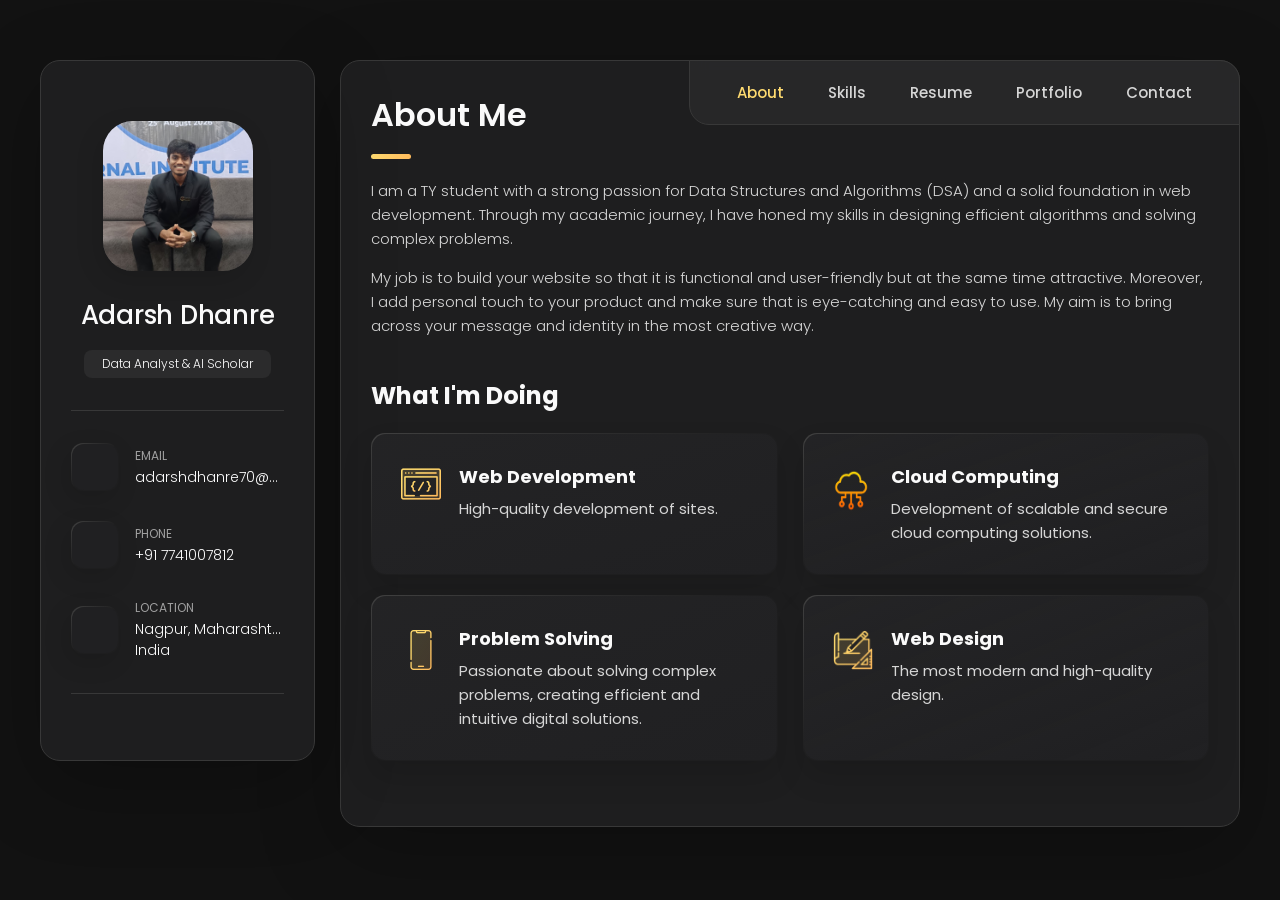
==== commit e1dfbe0c: "Fix profile image caching: add dedicated adarsh_profile image paths and cache busters" ====
--- a/Portfolio-main/index.html
+++ b/Portfolio-main/index.html
@@ -42,7 +42,7 @@
       <div class="sidebar-info">
 
         <figure class="avatar-box">
-          <img src="images/Profile.png" alt="Adarsh Dhanre" width="100" class="ava">
+          <img src="images/adarsh_profile.png?v=20261017" alt="Adarsh Dhanre" width="100" class="ava">
         </figure>
 
         <div class="info-content">
--- a/Portfolio-main/style.css
+++ b/Portfolio-main/style.css
@@ -350,9 +350,16 @@
 }
 
 .avatar-box {
-  background-color: #fbf783;
-  /* background: var(--bg-gradient-onyx); */
+  background: var(--bg-gradient-onyx);
   border-radius: 20px;
+  overflow: hidden;
+  box-shadow: var(--shadow-1);
+}
+
+.avatar-box img {
+  border-radius: 20px;
+  object-fit: cover;
+  display: block;
 }
 
 .info-content .name {
